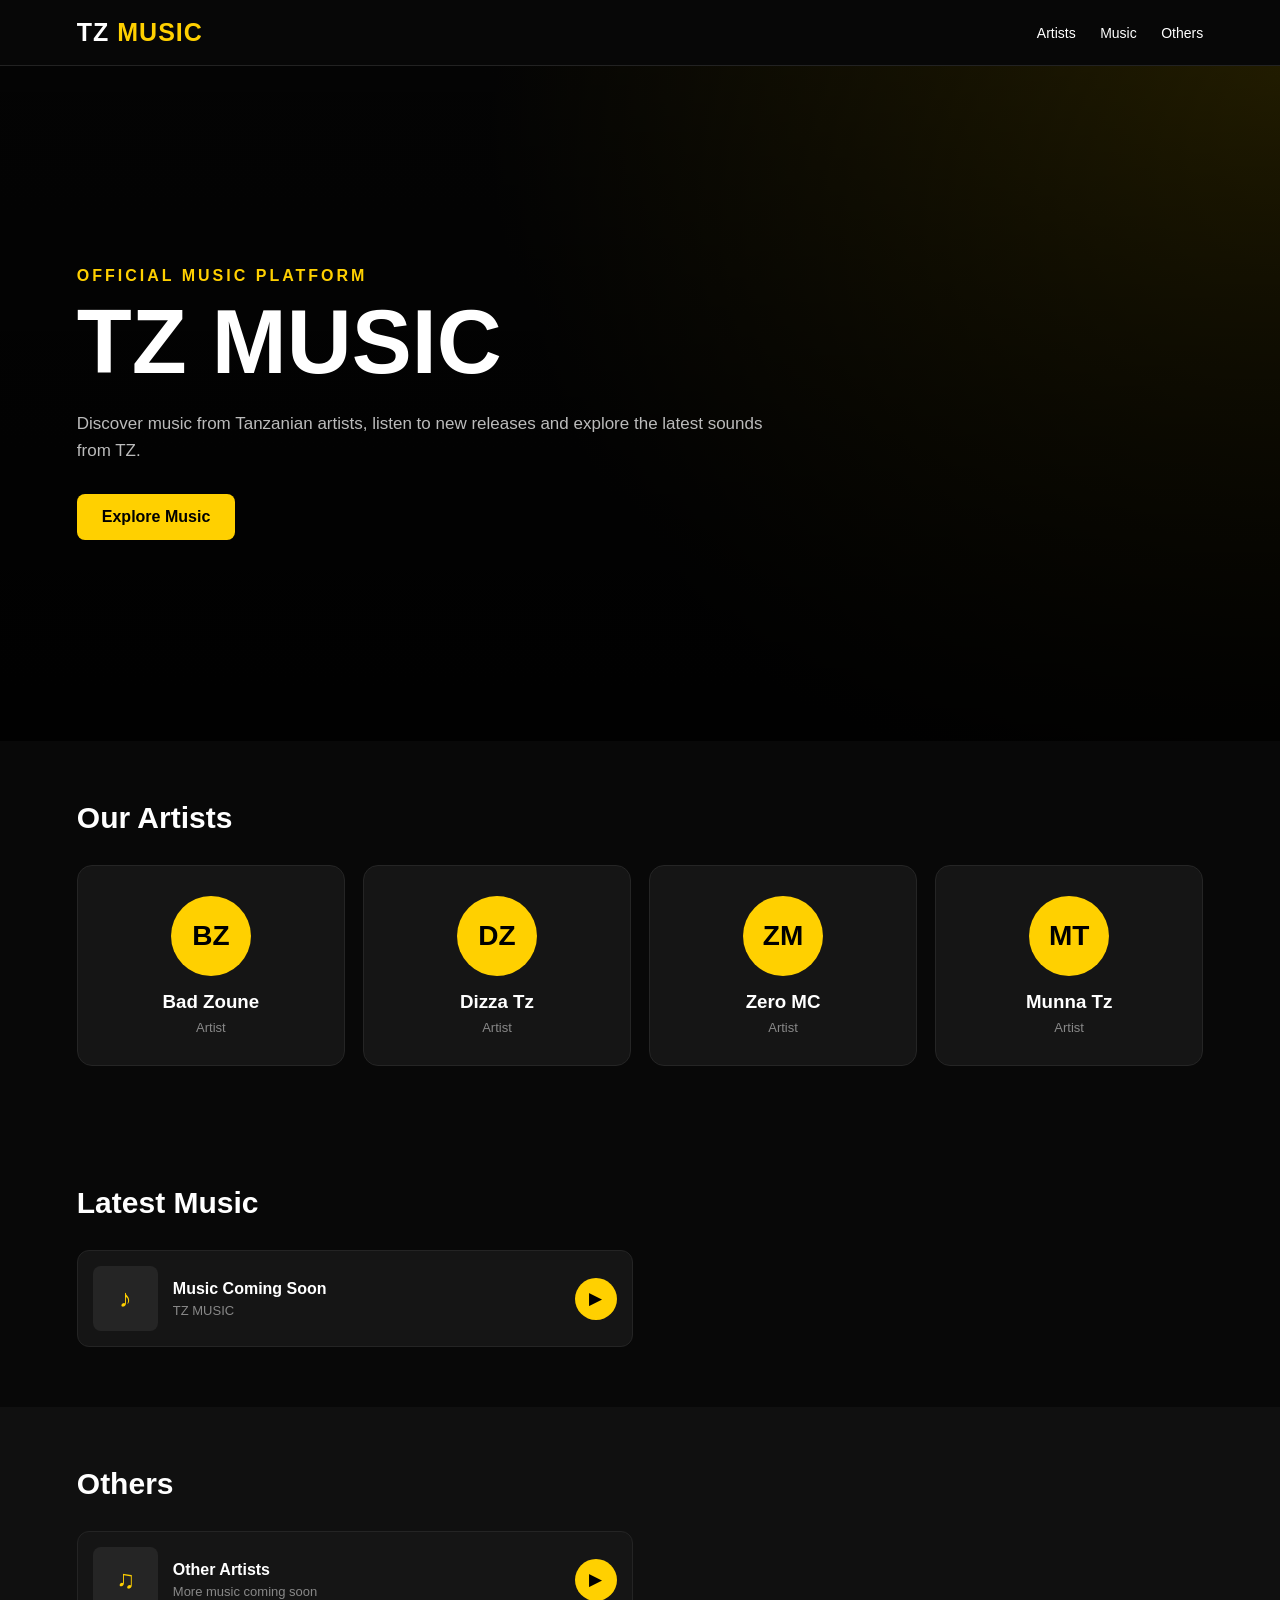
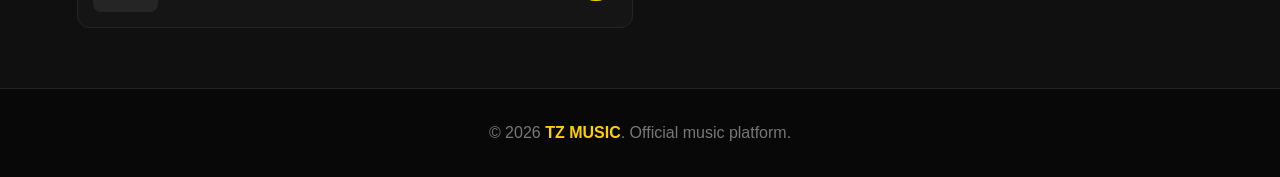
==== index.html @ 8956687e "Create index.html" ====
<!DOCTYPE html>
<html lang="en">
<head>
    <meta charset="UTF-8">
    <meta name="viewport" content="width=device-width, initial-scale=1.0">

    <title>TZ MUSIC | Official Music Platform</title>

    <meta name="description"
          content="TZ MUSIC - Official music platform for Tanzanian artists and music.">

    <style>
        * {
            margin: 0;
            padding: 0;
            box-sizing: border-box;
        }

        body {
            font-family: Arial, sans-serif;
            background: #080808;
            color: white;
        }

        header {
            position: sticky;
            top: 0;
            z-index: 100;
            background: rgba(8,8,8,0.95);
            border-bottom: 1px solid #222;
            padding: 18px 6%;
        }

        nav {
            display: flex;
            justify-content: space-between;
            align-items: center;
        }

        .logo {
            font-size: 25px;
            font-weight: 900;
            letter-spacing: 1px;
        }

        .logo span {
            color: #ffd000;
        }

        nav a {
            color: white;
            text-decoration: none;
            margin-left: 20px;
            font-size: 14px;
        }

        .hero {
            min-height: 75vh;
            display: flex;
            align-items: center;
            padding: 60px 6%;
            background:
                linear-gradient(rgba(0,0,0,.55), rgba(0,0,0,.9)),
                radial-gradient(circle at top right, #493d00, #080808 55%);
        }

        .hero-content {
            max-width: 700px;
        }

        .tag {
            color: #ffd000;
            font-weight: bold;
            letter-spacing: 3px;
            margin-bottom: 15px;
        }

        .hero h1 {
            font-size: clamp(45px, 10vw, 90px);
            line-height: .95;
            margin-bottom: 25px;
        }

        .hero p {
            color: #bbb;
            font-size: 17px;
            line-height: 1.6;
            margin-bottom: 30px;
        }

        .btn {
            display: inline-block;
            background: #ffd000;
            color: #000;
            padding: 14px 25px;
            border-radius: 8px;
            text-decoration: none;
            font-weight: bold;
        }

        section {
            padding: 60px 6%;
        }

        .section-title {
            font-size: 30px;
            margin-bottom: 30px;
        }

        .artists {
            display: grid;
            grid-template-columns: repeat(4, 1fr);
            gap: 18px;
        }

        .artist {
            background: #151515;
            border: 1px solid #252525;
            padding: 30px 15px;
            border-radius: 15px;
            text-align: center;
            transition: .3s;
        }

        .artist:hover {
            transform: translateY(-5px);
            border-color: #ffd000;
        }

        .artist-avatar {
            width: 80px;
            height: 80px;
            margin: auto;
            margin-bottom: 15px;
            border-radius: 50%;
            background: #ffd000;
            color: #000;
            display: flex;
            align-items: center;
            justify-content: center;
            font-size: 28px;
            font-weight: bold;
        }

        .artist p {
            color: #888;
            margin-top: 7px;
            font-size: 13px;
        }

        .songs {
            display: grid;
            grid-template-columns: repeat(2, 1fr);
            gap: 15px;
        }

        .song {
            display: flex;
            align-items: center;
            gap: 15px;
            background: #151515;
            padding: 15px;
            border-radius: 12px;
            border: 1px solid #242424;
        }

        .cover {
            width: 65px;
            height: 65px;
            border-radius: 8px;
            background: #252525;
            display: flex;
            align-items: center;
            justify-content: center;
            color: #ffd000;
            font-size: 25px;
        }

        .song-info {
            flex: 1;
        }

        .song-info h3 {
            font-size: 16px;
            margin-bottom: 5px;
        }

        .song-info p {
            color: #888;
            font-size: 13px;
        }

        .play {
            width: 42px;
            height: 42px;
            border: 0;
            border-radius: 50%;
            background: #ffd000;
            color: #000;
            cursor: pointer;
            font-size: 17px;
        }

        .others {
            background: #101010;
        }

        footer {
            padding: 35px 6%;
            border-top: 1px solid #222;
            text-align: center;
            color: #777;
        }

        footer strong {
            color: #ffd000;
        }

        @media (max-width: 700px) {
            .artists {
                grid-template-columns: repeat(2, 1fr);
            }

            .songs {
                grid-template-columns: 1fr;
            }

            nav a {
                margin-left: 10px;
            }

            .hero {
                min-height: 65vh;
            }
        }
    </style>
</head>

<body>

<header>
    <nav>
        <div class="logo">TZ <span>MUSIC</span></div>

        <div>
            <a href="#artists">Artists</a>
            <a href="#music">Music</a>
            <a href="#others">Others</a>
        </div>
    </nav>
</header>


<section class="hero">

    <div class="hero-content">

        <div class="tag">OFFICIAL MUSIC PLATFORM</div>

        <h1>TZ MUSIC</h1>

        <p>
            Discover music from Tanzanian artists,
            listen to new releases and explore the
            latest sounds from TZ.
        </p>

        <a href="#music" class="btn">
            Explore Music
        </a>

    </div>

</section>


<section id="artists">

    <h2 class="section-title">Our Artists</h2>

    <div class="artists">

        <div class="artist">
            <div class="artist-avatar">BZ</div>
            <h3>Bad Zoune</h3>
            <p>Artist</p>
        </div>

        <div class="artist">
            <div class="artist-avatar">DZ</div>
            <h3>Dizza Tz</h3>
            <p>Artist</p>
        </div>

        <div class="artist">
            <div class="artist-avatar">ZM</div>
            <h3>Zero MC</h3>
            <p>Artist</p>
        </div>

        <div class="artist">
            <div class="artist-avatar">MT</div>
            <h3>Munna Tz</h3>
            <p>Artist</p>
        </div>

    </div>

</section>


<section id="music">

    <h2 class="section-title">Latest Music</h2>

    <div class="songs" id="songList">

        <div class="song">

            <div class="cover">♪</div>

            <div class="song-info">
                <h3>Music Coming Soon</h3>
                <p>TZ MUSIC</p>
            </div>

            <button class="play">▶</button>

        </div>

    </div>

</section>


<section id="others" class="others">

    <h2 class="section-title">Others</h2>

    <div class="songs">

        <div class="song">

            <div class="cover">♫</div>

            <div class="song-info">
                <h3>Other Artists</h3>
                <p>More music coming soon</p>
            </div>

            <button class="play">▶</button>

        </div>

    </div>

</section>


<footer>

    <p>
        © 2026 <strong>TZ MUSIC</strong>.
        Official music platform.
    </p>

</footer>

</body>
</html>
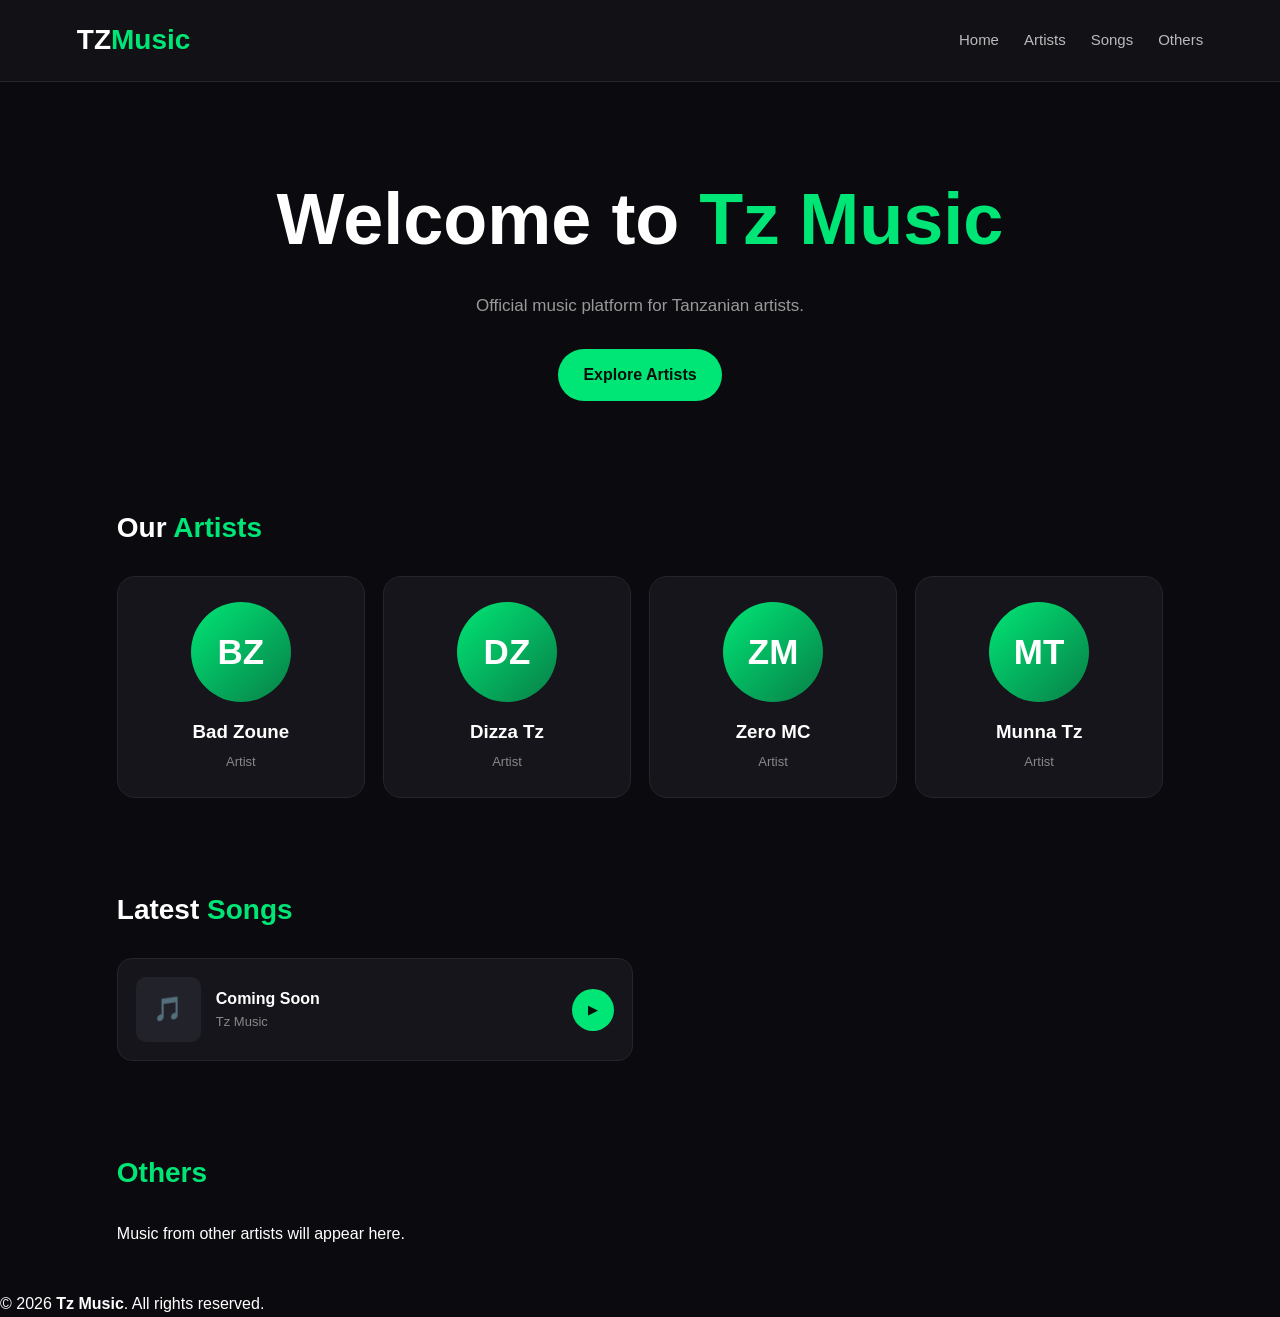
==== commit 55ec147d: "Update index.html" ====
--- a/index.html
+++ b/index.html
@@ -1,370 +1,100 @@
 <!DOCTYPE html>
 <html lang="en">
 <head>
-    <meta charset="UTF-8">
-    <meta name="viewport" content="width=device-width, initial-scale=1.0">
+  <meta charset="UTF-8">
+  <meta name="viewport" content="width=device-width, initial-scale=1.0">
 
-    <title>TZ MUSIC | Official Music Platform</title>
+  <title>Tz Music</title>
 
-    <meta name="description"
-          content="TZ MUSIC - Official music platform for Tanzanian artists and music.">
-
-    <style>
-        * {
-            margin: 0;
-            padding: 0;
-            box-sizing: border-box;
-        }
-
-        body {
-            font-family: Arial, sans-serif;
-            background: #080808;
-            color: white;
-        }
-
-        header {
-            position: sticky;
-            top: 0;
-            z-index: 100;
-            background: rgba(8,8,8,0.95);
-            border-bottom: 1px solid #222;
-            padding: 18px 6%;
-        }
-
-        nav {
-            display: flex;
-            justify-content: space-between;
-            align-items: center;
-        }
-
-        .logo {
-            font-size: 25px;
-            font-weight: 900;
-            letter-spacing: 1px;
-        }
-
-        .logo span {
-            color: #ffd000;
-        }
-
-        nav a {
-            color: white;
-            text-decoration: none;
-            margin-left: 20px;
-            font-size: 14px;
-        }
-
-        .hero {
-            min-height: 75vh;
-            display: flex;
-            align-items: center;
-            padding: 60px 6%;
-            background:
-                linear-gradient(rgba(0,0,0,.55), rgba(0,0,0,.9)),
-                radial-gradient(circle at top right, #493d00, #080808 55%);
-        }
-
-        .hero-content {
-            max-width: 700px;
-        }
-
-        .tag {
-            color: #ffd000;
-            font-weight: bold;
-            letter-spacing: 3px;
-            margin-bottom: 15px;
-        }
-
-        .hero h1 {
-            font-size: clamp(45px, 10vw, 90px);
-            line-height: .95;
-            margin-bottom: 25px;
-        }
-
-        .hero p {
-            color: #bbb;
-            font-size: 17px;
-            line-height: 1.6;
-            margin-bottom: 30px;
-        }
-
-        .btn {
-            display: inline-block;
-            background: #ffd000;
-            color: #000;
-            padding: 14px 25px;
-            border-radius: 8px;
-            text-decoration: none;
-            font-weight: bold;
-        }
-
-        section {
-            padding: 60px 6%;
-        }
-
-        .section-title {
-            font-size: 30px;
-            margin-bottom: 30px;
-        }
-
-        .artists {
-            display: grid;
-            grid-template-columns: repeat(4, 1fr);
-            gap: 18px;
-        }
-
-        .artist {
-            background: #151515;
-            border: 1px solid #252525;
-            padding: 30px 15px;
-            border-radius: 15px;
-            text-align: center;
-            transition: .3s;
-        }
-
-        .artist:hover {
-            transform: translateY(-5px);
-            border-color: #ffd000;
-        }
-
-        .artist-avatar {
-            width: 80px;
-            height: 80px;
-            margin: auto;
-            margin-bottom: 15px;
-            border-radius: 50%;
-            background: #ffd000;
-            color: #000;
-            display: flex;
-            align-items: center;
-            justify-content: center;
-            font-size: 28px;
-            font-weight: bold;
-        }
-
-        .artist p {
-            color: #888;
-            margin-top: 7px;
-            font-size: 13px;
-        }
-
-        .songs {
-            display: grid;
-            grid-template-columns: repeat(2, 1fr);
-            gap: 15px;
-        }
-
-        .song {
-            display: flex;
-            align-items: center;
-            gap: 15px;
-            background: #151515;
-            padding: 15px;
-            border-radius: 12px;
-            border: 1px solid #242424;
-        }
-
-        .cover {
-            width: 65px;
-            height: 65px;
-            border-radius: 8px;
-            background: #252525;
-            display: flex;
-            align-items: center;
-            justify-content: center;
-            color: #ffd000;
-            font-size: 25px;
-        }
-
-        .song-info {
-            flex: 1;
-        }
-
-        .song-info h3 {
-            font-size: 16px;
-            margin-bottom: 5px;
-        }
-
-        .song-info p {
-            color: #888;
-            font-size: 13px;
-        }
-
-        .play {
-            width: 42px;
-            height: 42px;
-            border: 0;
-            border-radius: 50%;
-            background: #ffd000;
-            color: #000;
-            cursor: pointer;
-            font-size: 17px;
-        }
-
-        .others {
-            background: #101010;
-        }
-
-        footer {
-            padding: 35px 6%;
-            border-top: 1px solid #222;
-            text-align: center;
-            color: #777;
-        }
-
-        footer strong {
-            color: #ffd000;
-        }
-
-        @media (max-width: 700px) {
-            .artists {
-                grid-template-columns: repeat(2, 1fr);
-            }
-
-            .songs {
-                grid-template-columns: 1fr;
-            }
-
-            nav a {
-                margin-left: 10px;
-            }
-
-            .hero {
-                min-height: 65vh;
-            }
-        }
-    </style>
+  <link rel="stylesheet" href="style.css">
 </head>
 
 <body>
 
 <header>
+  <div class="navbar">
+    <div class="logo">TZ<span>Music</span></div>
+
     <nav>
-        <div class="logo">TZ <span>MUSIC</span></div>
-
-        <div>
-            <a href="#artists">Artists</a>
-            <a href="#music">Music</a>
-            <a href="#others">Others</a>
-        </div>
+      <a href="#home">Home</a>
+      <a href="#artists">Artists</a>
+      <a href="#songs">Songs</a>
+      <a href="#others">Others</a>
     </nav>
+  </div>
 </header>
 
+<main>
 
-<section class="hero">
+  <section class="hero" id="home">
+    <h1>Welcome to <span>Tz Music</span></h1>
+    <p>Official music platform for Tanzanian artists.</p>
+    <a href="#artists" class="btn">Explore Artists</a>
+  </section>
 
-    <div class="hero-content">
-
-        <div class="tag">OFFICIAL MUSIC PLATFORM</div>
-
-        <h1>TZ MUSIC</h1>
-
-        <p>
-            Discover music from Tanzanian artists,
-            listen to new releases and explore the
-            latest sounds from TZ.
-        </p>
-
-        <a href="#music" class="btn">
-            Explore Music
-        </a>
-
-    </div>
-
-</section>
-
-
-<section id="artists">
-
-    <h2 class="section-title">Our Artists</h2>
+  <section id="artists">
+    <h2 class="section-title">Our <span>Artists</span></h2>
 
     <div class="artists">
 
-        <div class="artist">
-            <div class="artist-avatar">BZ</div>
-            <h3>Bad Zoune</h3>
-            <p>Artist</p>
-        </div>
+      <div class="artist-card">
+        <div class="artist-img">BZ</div>
+        <h3>Bad Zoune</h3>
+        <p>Artist</p>
+      </div>
 
-        <div class="artist">
-            <div class="artist-avatar">DZ</div>
-            <h3>Dizza Tz</h3>
-            <p>Artist</p>
-        </div>
+      <div class="artist-card">
+        <div class="artist-img">DZ</div>
+        <h3>Dizza Tz</h3>
+        <p>Artist</p>
+      </div>
 
-        <div class="artist">
-            <div class="artist-avatar">ZM</div>
-            <h3>Zero MC</h3>
-            <p>Artist</p>
-        </div>
+      <div class="artist-card">
+        <div class="artist-img">ZM</div>
+        <h3>Zero MC</h3>
+        <p>Artist</p>
+      </div>
 
-        <div class="artist">
-            <div class="artist-avatar">MT</div>
-            <h3>Munna Tz</h3>
-            <p>Artist</p>
-        </div>
+      <div class="artist-card">
+        <div class="artist-img">MT</div>
+        <h3>Munna Tz</h3>
+        <p>Artist</p>
+      </div>
 
     </div>
+  </section>
 
-</section>
-
-
-<section id="music">
-
-    <h2 class="section-title">Latest Music</h2>
-
-    <div class="songs" id="songList">
-
-        <div class="song">
-
-            <div class="cover">♪</div>
-
-            <div class="song-info">
-                <h3>Music Coming Soon</h3>
-                <p>TZ MUSIC</p>
-            </div>
-
-            <button class="play">▶</button>
-
-        </div>
-
-    </div>
-
-</section>
-
-
-<section id="others" class="others">
-
-    <h2 class="section-title">Others</h2>
+  <section id="songs">
+    <h2 class="section-title">Latest <span>Songs</span></h2>
 
     <div class="songs">
 
-        <div class="song">
+      <div class="song-card">
+        <div class="song-cover">🎵</div>
 
-            <div class="cover">♫</div>
-
-            <div class="song-info">
-                <h3>Other Artists</h3>
-                <p>More music coming soon</p>
-            </div>
-
-            <button class="play">▶</button>
-
+        <div class="song-info">
+          <h3>Coming Soon</h3>
+          <p>Tz Music</p>
         </div>
 
+        <button class="play-btn">▶</button>
+      </div>
+
     </div>
+  </section>
 
-</section>
+  <section id="others" class="others">
+    <h2 class="section-title"><span>Others</span></h2>
+    <p>Music from other artists will appear here.</p>
+  </section>
 
+</main>
 
 <footer>
+  <p>© 2026 <strong>Tz Music</strong>. All rights reserved.</p>
+</footer>
 
-    <p>
-        © 2026 <strong>TZ MUSIC</strong>.
-        Official music platform.
-    </p>
-
-</footer>
+<script src="script.js"></script>
 
 </body>
 </html>
--- a/style.css
+++ b/style.css
@@ -0,0 +1,213 @@
+* {
+  margin: 0;
+  padding: 0;
+  box-sizing: border-box;
+}
+
+body {
+  font-family: Arial, sans-serif;
+  background: #0b0b0f;
+  color: #fff;
+  line-height: 1.6;
+}
+
+a {
+  color: inherit;
+  text-decoration: none;
+}
+
+/* HEADER */
+header {
+  background: #111116;
+  border-bottom: 1px solid #25252d;
+  padding: 18px 6%;
+  position: sticky;
+  top: 0;
+  z-index: 100;
+}
+
+.navbar {
+  max-width: 1200px;
+  margin: auto;
+  display: flex;
+  align-items: center;
+  justify-content: space-between;
+}
+
+.logo {
+  font-size: 28px;
+  font-weight: 800;
+  color: #fff;
+}
+
+.logo span {
+  color: #00e676;
+}
+
+nav {
+  display: flex;
+  gap: 25px;
+}
+
+nav a {
+  color: #bbb;
+  font-size: 15px;
+  transition: 0.3s;
+}
+
+nav a:hover {
+  color: #00e676;
+}
+
+/* HERO */
+.hero {
+  max-width: 1200px;
+  margin: auto;
+  padding: 80px 6% 60px;
+  text-align: center;
+}
+
+.hero h1 {
+  font-size: clamp(38px, 8vw, 72px);
+  margin-bottom: 15px;
+}
+
+.hero h1 span {
+  color: #00e676;
+}
+
+.hero p {
+  color: #999;
+  font-size: 17px;
+  margin-bottom: 30px;
+}
+
+.btn {
+  display: inline-block;
+  background: #00e676;
+  color: #061009;
+  padding: 13px 25px;
+  border-radius: 30px;
+  font-weight: bold;
+  transition: 0.3s;
+}
+
+.btn:hover {
+  transform: translateY(-2px);
+  background: #00c968;
+}
+
+/* SECTIONS */
+section {
+  max-width: 1200px;
+  margin: auto;
+  padding: 45px 6%;
+}
+
+.section-title {
+  font-size: 28px;
+  margin-bottom: 25px;
+}
+
+.section-title span {
+  color: #00e676;
+}
+
+/* ARTISTS */
+.artists {
+  display: grid;
+  grid-template-columns: repeat(4, 1fr);
+  gap: 18px;
+}
+
+.artist-card {
+  background: #15151b;
+  border: 1px solid #25252d;
+  border-radius: 18px;
+  padding: 25px 15px;
+  text-align: center;
+  transition: 0.3s;
+}
+
+.artist-card:hover {
+  transform: translateY(-5px);
+  border-color: #00e676;
+}
+
+.artist-img {
+  width: 100px;
+  height: 100px;
+  margin: 0 auto 15px;
+  border-radius: 50%;
+  background: linear-gradient(135deg, #00e676, #087f47);
+  display: flex;
+  align-items: center;
+  justify-content: center;
+  font-size: 35px;
+  font-weight: bold;
+}
+
+.artist-card h3 {
+  margin-bottom: 5px;
+}
+
+.artist-card p {
+  color: #888;
+  font-size: 13px;
+}
+
+/* SONGS */
+.songs {
+  display: grid;
+  grid-template-columns: repeat(2, 1fr);
+  gap: 15px;
+}
+
+.song-card {
+  background: #15151b;
+  border: 1px solid #25252d;
+  border-radius: 15px;
+  padding: 18px;
+  display: flex;
+  align-items: center;
+  gap: 15px;
+  transition: 0.3s;
+}
+
+.song-card:hover {
+  border-color: #00e676;
+}
+
+.song-cover {
+  width: 65px;
+  height: 65px;
+  border-radius: 10px;
+  background: #22222a;
+  display: flex;
+  align-items: center;
+  justify-content: center;
+  font-size: 24px;
+}
+
+.song-info {
+  flex: 1;
+}
+
+.song-info h3 {
+  font-size: 16px;
+}
+
+.song-info p {
+  color: #888;
+  font-size: 13px;
+}
+
+.play-btn {
+  width: 42px;
+  height: 42px;
+  border-radius: 50%;
+  border: none;
+  background: #00e676;
+  color: #061009;
+  cursor: pointer;
+  font-size
